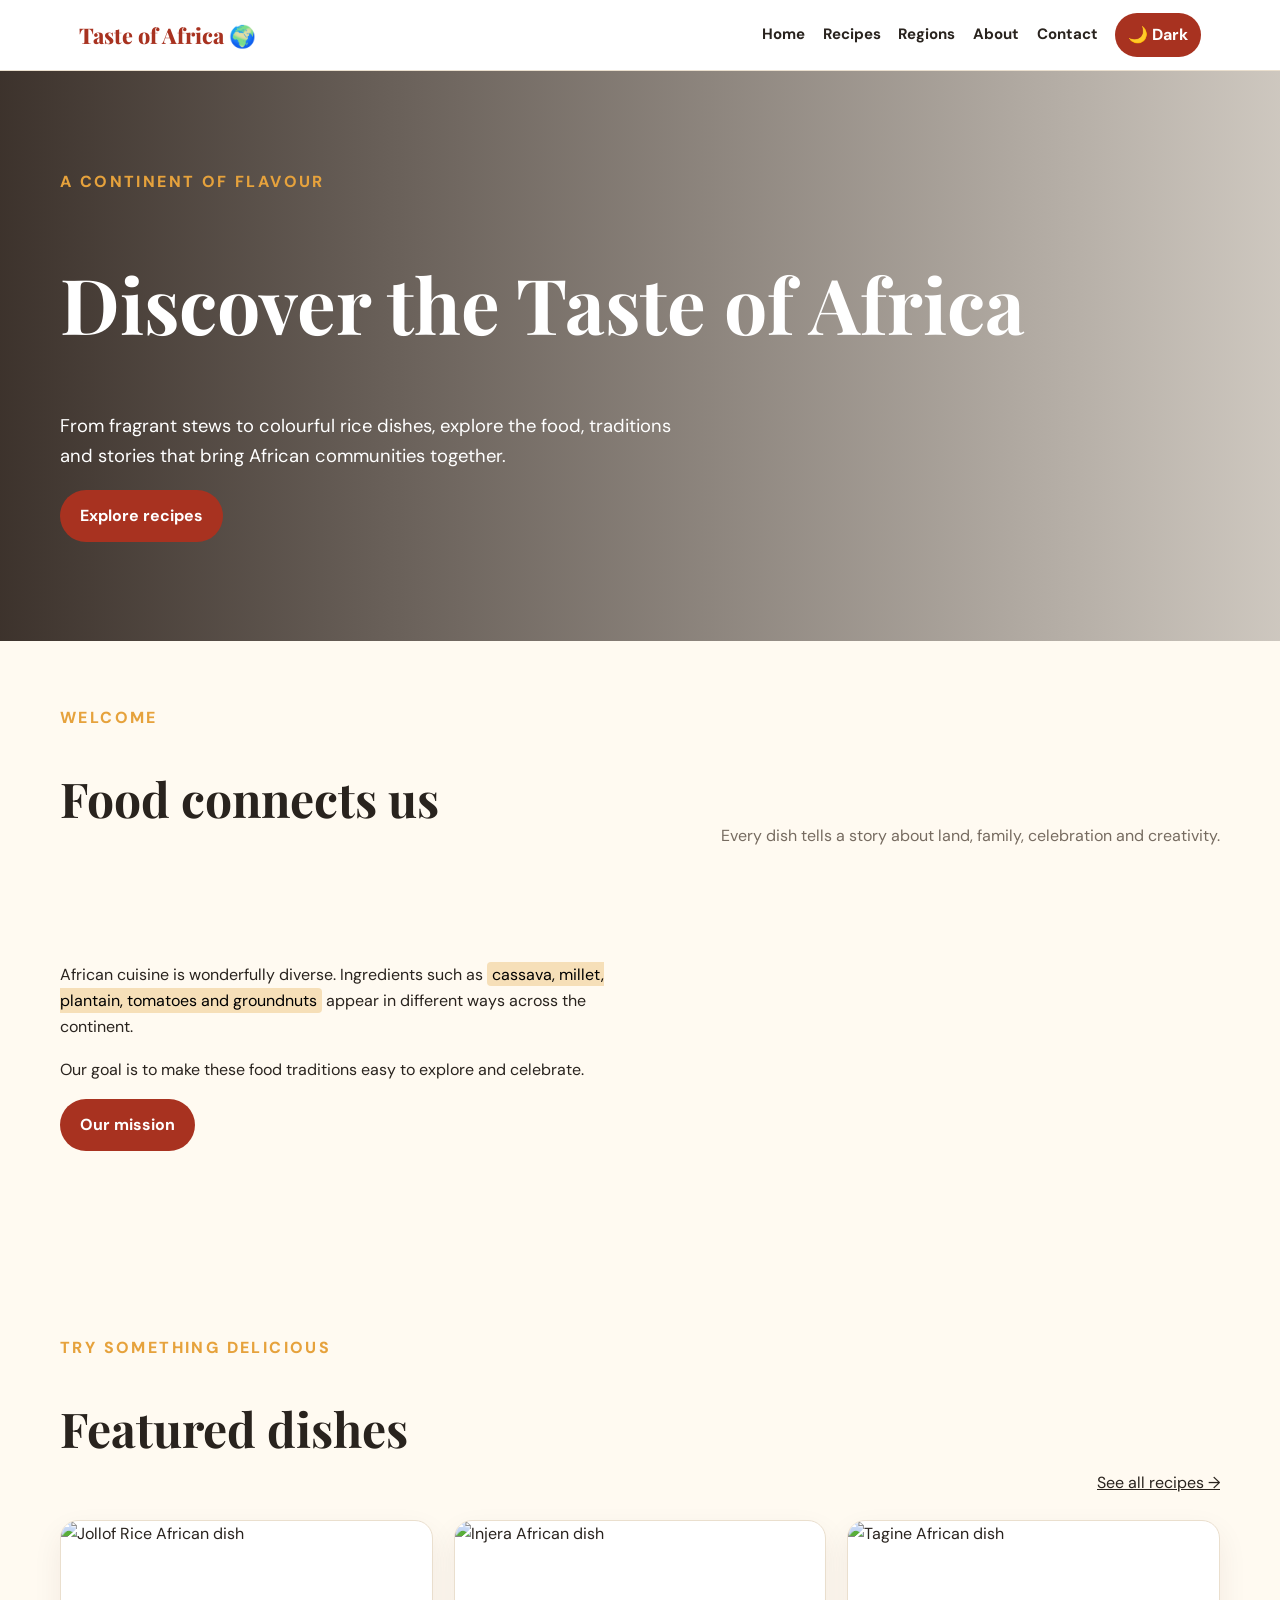
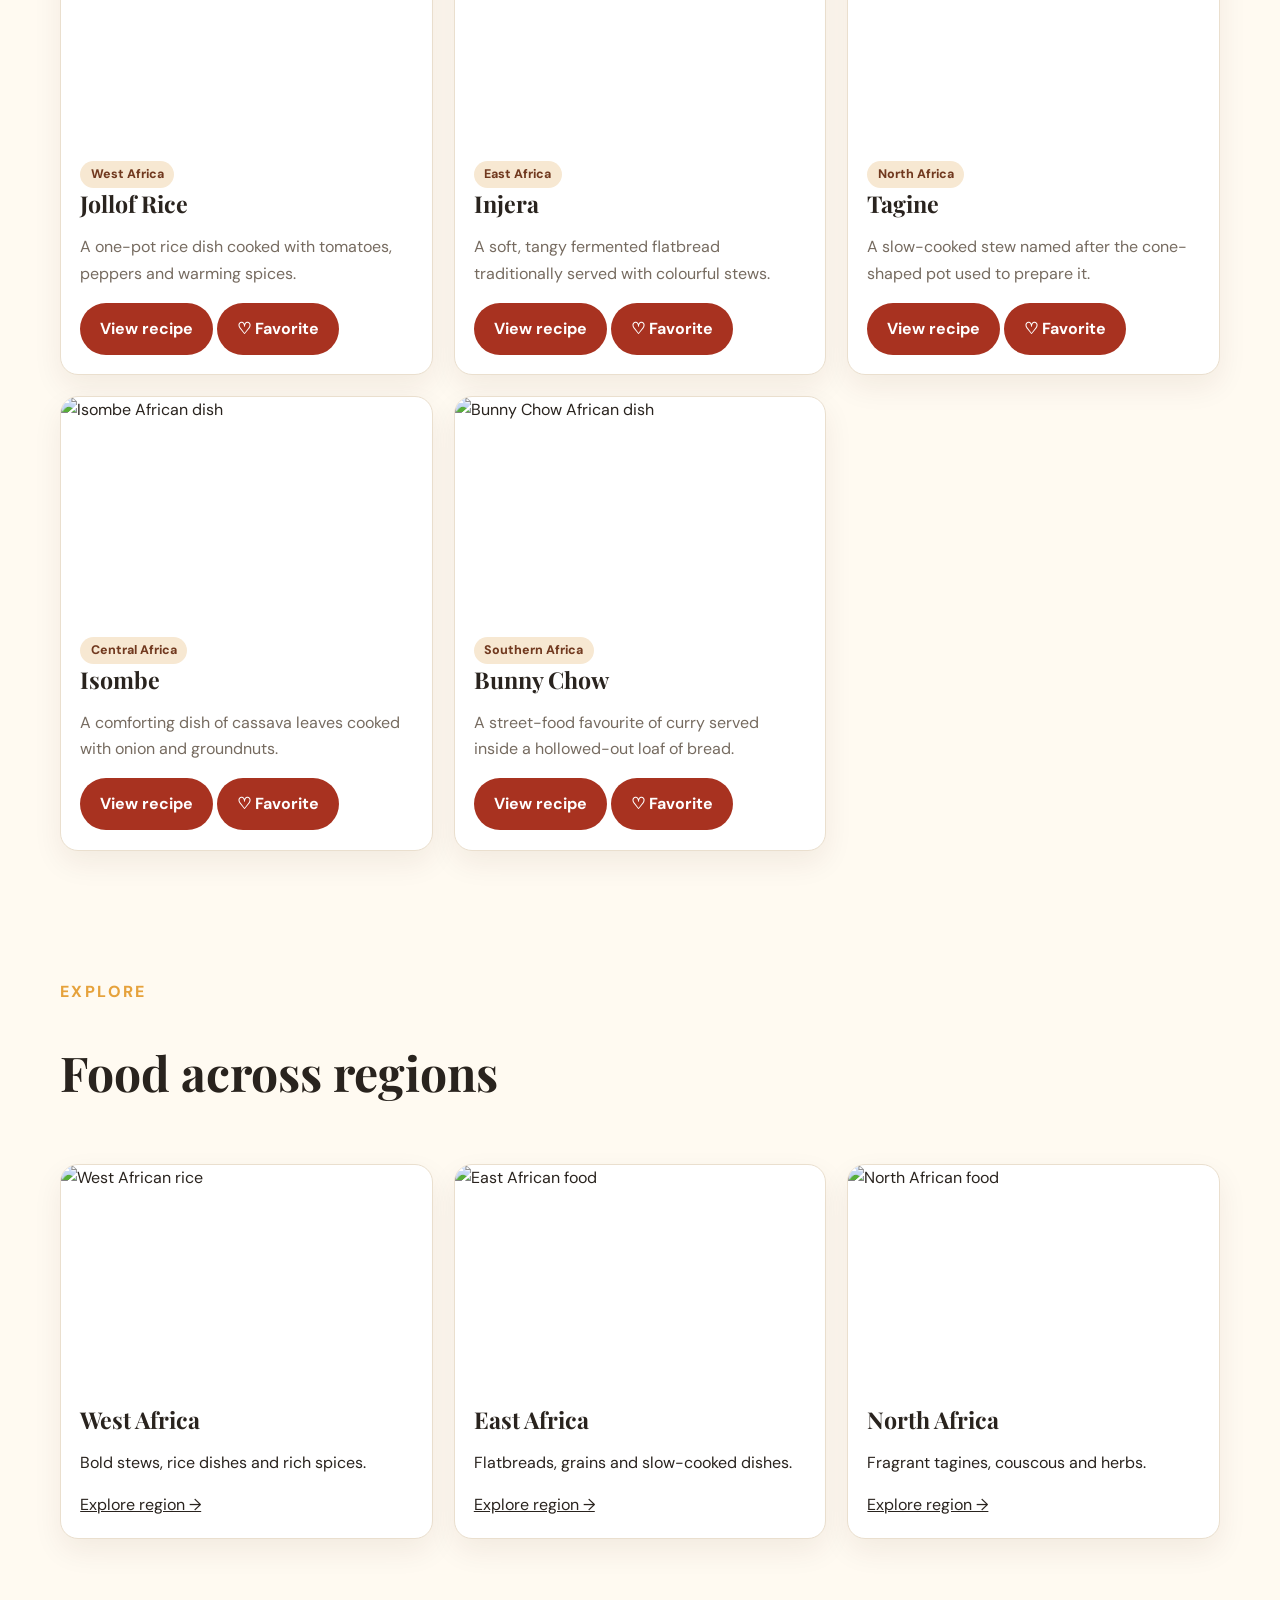
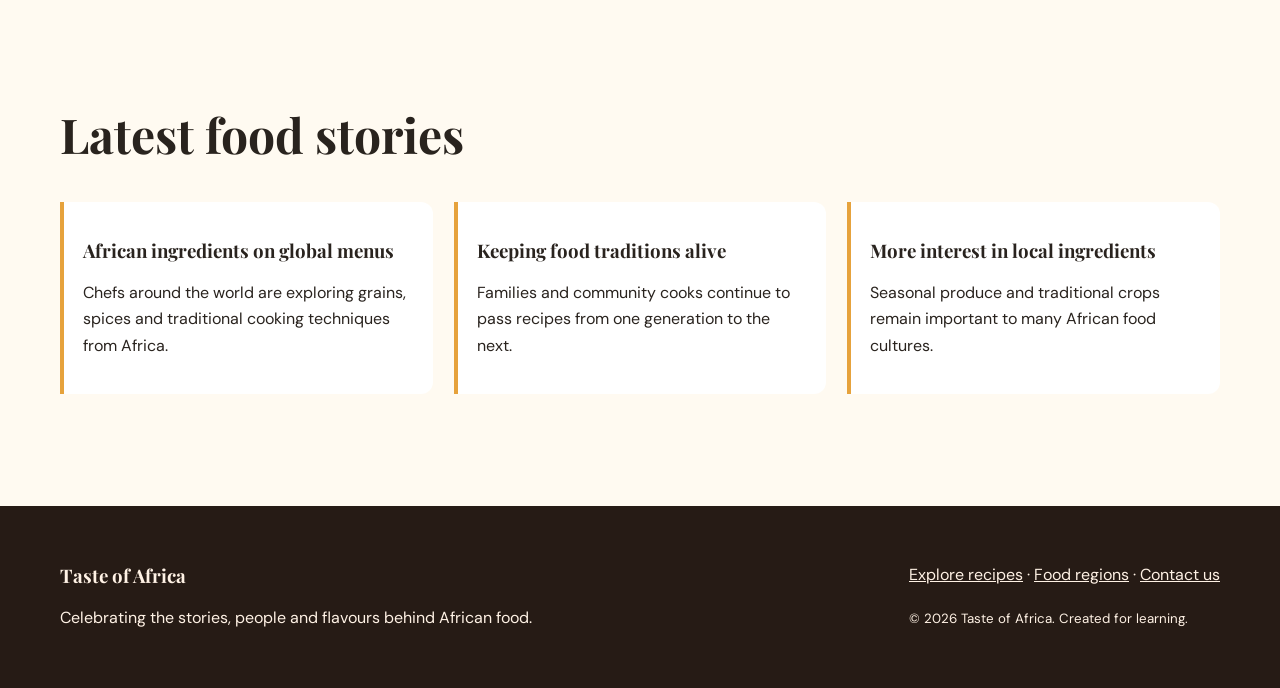
==== index.html @ 6b4337d1 "done the coding part" ====
<!DOCTYPE html>
<html lang="en"><head><meta charset="UTF-8"><meta name="viewport" content="width=device-width, initial-scale=1.0"><meta name="description" content="Explore African food, recipes and culinary traditions."><title>Home | Taste of Africa</title><link rel="stylesheet" href="styles.css"><script src="script.js" defer></script></head><body>
<header class="site-header"><div class="nav-wrap">
<a class="brand" href="index.html">Taste of Africa 🌍</a>
<nav aria-label="Main navigation">
<a href="index.html">Home</a><a href="recipes.html">Recipes</a><a href="regions.html">Regions</a><a href="about.html">About</a><a href="contact.html">Contact</a>
<button id="themeToggle" class="theme-toggle" type="button">🌙 Dark</button>
</nav></div></header><main>
<section class="hero"><div class="hero-content"><span class="eyebrow">A continent of flavour</span><h1>Discover the Taste of Africa</h1><p>From fragrant stews to colourful rice dishes, explore the food, traditions and stories that bring African communities together.</p><a class="button" href="recipes.html">Explore recipes</a></div></section>
<section class="section container"><div class="section-heading"><div><span class="eyebrow">Welcome</span><h2>Food connects us</h2></div><p>Every dish tells a story about land, family, celebration and creativity.</p></div><div class="split"><div><p>African cuisine is wonderfully diverse. Ingredients such as <mark class="highlight">cassava, millet, plantain, tomatoes and groundnuts</mark> appear in different ways across the continent.</p><p>Our goal is to make these food traditions easy to explore and celebrate.</p><a class="button" href="about.html">Our mission</a></div><iframe class="video" src="https://www.youtube.com/embed/2Xz7e8s7f9M" title="Introduction to African food culture" allowfullscreen loading="lazy"></iframe></div></section>
<section class="section container"><div class="section-heading"><div><span class="eyebrow">Try something delicious</span><h2>Featured dishes</h2></div><a href="recipes.html">See all recipes →</a></div><div class="grid"><article class="card" data-region="west-africa"><img src="https://images.unsplash.com/photo-1604329760661-e71dc83f8f26?auto=format&fit=crop&w=900&q=80" alt="Jollof Rice African dish"><div class="card-body"><span class="tag">West Africa</span><h3>Jollof Rice</h3><p class="muted">A one-pot rice dish cooked with tomatoes, peppers and warming spices.</p><a class="button" href="jollof-rice.html">View recipe</a> <button type="button" data-favorite="jollof-rice">♡ Favorite</button></div></article><article class="card" data-region="east-africa"><img src="https://images.unsplash.com/photo-1547592180-85f173990554?auto=format&fit=crop&w=900&q=80" alt="Injera African dish"><div class="card-body"><span class="tag">East Africa</span><h3>Injera</h3><p class="muted">A soft, tangy fermented flatbread traditionally served with colourful stews.</p><a class="button" href="injera.html">View recipe</a> <button type="button" data-favorite="injera">♡ Favorite</button></div></article><article class="card" data-region="north-africa"><img src="https://images.unsplash.com/photo-1547592180-85f173990554?auto=format&fit=crop&w=900&q=80" alt="Tagine African dish"><div class="card-body"><span class="tag">North Africa</span><h3>Tagine</h3><p class="muted">A slow-cooked stew named after the cone-shaped pot used to prepare it.</p><a class="button" href="tagine.html">View recipe</a> <button type="button" data-favorite="tagine">♡ Favorite</button></div></article><article class="card" data-region="central-africa"><img src="https://images.unsplash.com/photo-1547592180-85f173990554?auto=format&fit=crop&w=900&q=80" alt="Isombe African dish"><div class="card-body"><span class="tag">Central Africa</span><h3>Isombe</h3><p class="muted">A comforting dish of cassava leaves cooked with onion and groundnuts.</p><a class="button" href="isombe.html">View recipe</a> <button type="button" data-favorite="isombe">♡ Favorite</button></div></article><article class="card" data-region="southern-africa"><img src="https://images.unsplash.com/photo-1565299624946-b28f40a0ae38?auto=format&fit=crop&w=900&q=80" alt="Bunny Chow African dish"><div class="card-body"><span class="tag">Southern Africa</span><h3>Bunny Chow</h3><p class="muted">A street-food favourite of curry served inside a hollowed-out loaf of bread.</p><a class="button" href="bunny-chow.html">View recipe</a> <button type="button" data-favorite="bunny-chow">♡ Favorite</button></div></article></div></section>
<section class="section container"><div class="section-heading"><div><span class="eyebrow">Explore</span><h2>Food across regions</h2></div></div><div class="grid">
<article class="card"><img src="https://images.unsplash.com/photo-1604329760661-e71dc83f8f26?auto=format&fit=crop&w=800&q=80" alt="West African rice"><div class="card-body"><h3>West Africa</h3><p>Bold stews, rice dishes and rich spices.</p><a href="west-africa.html">Explore region →</a></div></article>
<article class="card"><img src="https://images.unsplash.com/photo-1547592180-85f173990554?auto=format&fit=crop&w=800&q=80" alt="East African food"><div class="card-body"><h3>East Africa</h3><p>Flatbreads, grains and slow-cooked dishes.</p><a href="east-africa.html">Explore region →</a></div></article>
<article class="card"><img src="https://images.unsplash.com/photo-1547592180-85f173990554?auto=format&fit=crop&w=800&q=80" alt="North African food"><div class="card-body"><h3>North Africa</h3><p>Fragrant tagines, couscous and herbs.</p><a href="north-africa.html">Explore region →</a></div></article></div></section>
<section class="section container"><h2>Latest food stories</h2><div class="grid"><article class="news"><h3>African ingredients on global menus</h3><p>Chefs around the world are exploring grains, spices and traditional cooking techniques from Africa.</p></article><article class="news"><h3>Keeping food traditions alive</h3><p>Families and community cooks continue to pass recipes from one generation to the next.</p></article><article class="news"><h3>More interest in local ingredients</h3><p>Seasonal produce and traditional crops remain important to many African food cultures.</p></article></div></section>
</main><footer><div class="container footer-inner"><div><h3>Taste of Africa</h3><p>Celebrating the stories, people and flavours behind African food.</p></div><div><p><a href="recipes.html">Explore recipes</a> · <a href="regions.html">Food regions</a> · <a href="contact.html">Contact us</a></p><small>© 2026 Taste of Africa. Created for learning.</small></div></div></footer></body></html>
---- styles.css ----
@import url('https://fonts.googleapis.com/css2?family=DM+Sans:wght@400;500;600;700&family=Playfair+Display:wght@600;700;800&display=swap');
:root{--bg:#fffaf1;--surface:#fff;--text:#29231e;--muted:#766b60;--primary:#a83220;--accent:#e6a23c;--line:#eadfce;--shadow:0 12px 30px #43230d12}
*{box-sizing:border-box}html{scroll-behavior:smooth}body{margin:0;background:var(--bg);color:var(--text);font:16px/1.65 'DM Sans',sans-serif}body.dark{--bg:#191714;--surface:#27221d;--text:#fff6e9;--muted:#c4b6a5;--line:#493d31;--shadow:0 12px 30px #0005}
h1,h2,h3{font-family:'Playfair Display',serif;line-height:1.15}h1{font-size:clamp(2.5rem,6vw,5rem)}h2{font-size:clamp(2rem,4vw,3rem)}a{color:inherit}img{max-width:100%;display:block}button,.button{border:0;border-radius:999px;background:var(--primary);color:white;padding:.8rem 1.25rem;font:inherit;font-weight:700;cursor:pointer;text-decoration:none;display:inline-block}button:hover,.button:hover{filter:brightness(1.12);transform:translateY(-1px)}.outline{background:transparent;color:var(--primary);border:1px solid var(--primary)}.site-header{background:var(--surface);border-bottom:1px solid var(--line);position:sticky;top:0;z-index:10}.nav-wrap{max-width:1160px;margin:auto;padding:.8rem 1.2rem;display:flex;align-items:center;justify-content:space-between;gap:1rem}.brand{text-decoration:none;font:800 1.35rem 'Playfair Display',serif;color:var(--primary)}nav{display:flex;gap:1.1rem;align-items:center;flex-wrap:wrap}nav a{text-decoration:none;font-weight:700;font-size:.94rem}nav a:hover,nav a.active{color:var(--primary);text-decoration:underline;text-underline-offset:5px}.theme-toggle{padding:.55rem .8rem}.container{width:min(1160px,92%);margin:auto}.hero{min-height:570px;display:flex;align-items:center;color:white;background:linear-gradient(90deg,#1e130ddc,#1e130d38),url('https://images.unsplash.com/photo-1547592180-85f173990554?auto=format&fit=crop&w=1800&q=85') center/cover}.hero-content{max-width:1160px;width:92%;margin:auto;padding:5rem 0}.hero p{font-size:1.15rem;max-width:620px}.eyebrow{color:var(--accent);font-weight:800;letter-spacing:.15em;text-transform:uppercase}.section{padding:4rem 0}.section-heading{display:flex;justify-content:space-between;align-items:end;gap:1rem;margin-bottom:1.5rem}.section-heading p{color:var(--muted);max-width:520px}.grid{display:grid;grid-template-columns:repeat(3,1fr);gap:1.3rem}.card{background:var(--surface);border:1px solid var(--line);border-radius:18px;overflow:hidden;box-shadow:var(--shadow)}.card img{width:100%;height:220px;object-fit:cover}.card-body{padding:1.2rem}.card h3{margin:.2rem 0 .5rem;font-size:1.45rem}.muted{color:var(--muted)}.tag{display:inline-block;background:#f7e8d2;color:#71391f;padding:.2rem .65rem;border-radius:999px;font-size:.78rem;font-weight:800}.filters{display:flex;gap:.6rem;flex-wrap:wrap;margin:1.2rem 0 2rem}.filters button{background:var(--surface);color:var(--text);border:1px solid var(--line)}.filters button.active{background:var(--primary);color:white}.hidden{display:none!important}.video{width:100%;aspect-ratio:16/9;border:0;border-radius:16px}.split{display:grid;grid-template-columns:1fr 1fr;gap:2rem;align-items:center}.split img{width:100%;height:360px;object-fit:cover;border-radius:18px}.highlight{background:#f6dfb8;padding:.1rem .3rem;border-radius:4px}.news{padding:1.2rem;border-left:4px solid var(--accent);background:var(--surface);border-radius:0 12px 12px 0}.recipe-detail{display:grid;grid-template-columns:1fr 1fr;gap:2rem;align-items:start}.recipe-detail>img{width:100%;height:430px;object-fit:cover;border-radius:18px}.panel{background:var(--surface);border:1px solid var(--line);padding:1.3rem;border-radius:16px;margin:1rem 0}.ingredients li{padding:.3rem 0}.scale-controls{display:flex;align-items:center;gap:.8rem}.scale-controls button{padding:.35rem .8rem}.form-grid{display:grid;gap:1rem;max-width:680px}.form-grid label{font-weight:700}.form-grid input,.form-grid select,.form-grid textarea{width:100%;padding:.85rem;border:1px solid var(--line);border-radius:10px;background:var(--surface);color:var(--text);font:inherit}.form-grid input:focus,.form-grid select:focus,.form-grid textarea:focus{outline:2px solid var(--accent);border-color:var(--primary)}footer{background:#261b15;color:#fff2e5;padding:2.5rem 0;margin-top:3rem}footer a{color:#fff2e5}.footer-inner{display:flex;justify-content:space-between;gap:2rem;flex-wrap:wrap}.map{width:100%;height:300px;border:0;border-radius:16px}.notice{padding:1rem;background:#e8f5e9;color:#205b2b;border-radius:12px}.site-footer small{color:#d7c5b3}
@media(max-width:800px){.grid{grid-template-columns:repeat(2,1fr)}.split,.recipe-detail{grid-template-columns:1fr}.hero{min-height:480px}.nav-wrap{align-items:flex-start;flex-direction:column}.recipe-detail>img{height:300px}}
@media(max-width:540px){.grid{grid-template-columns:1fr}.section{padding:2.8rem 0}nav{gap:.65rem}nav a{font-size:.85rem}.hero-content{padding:3rem 0}}
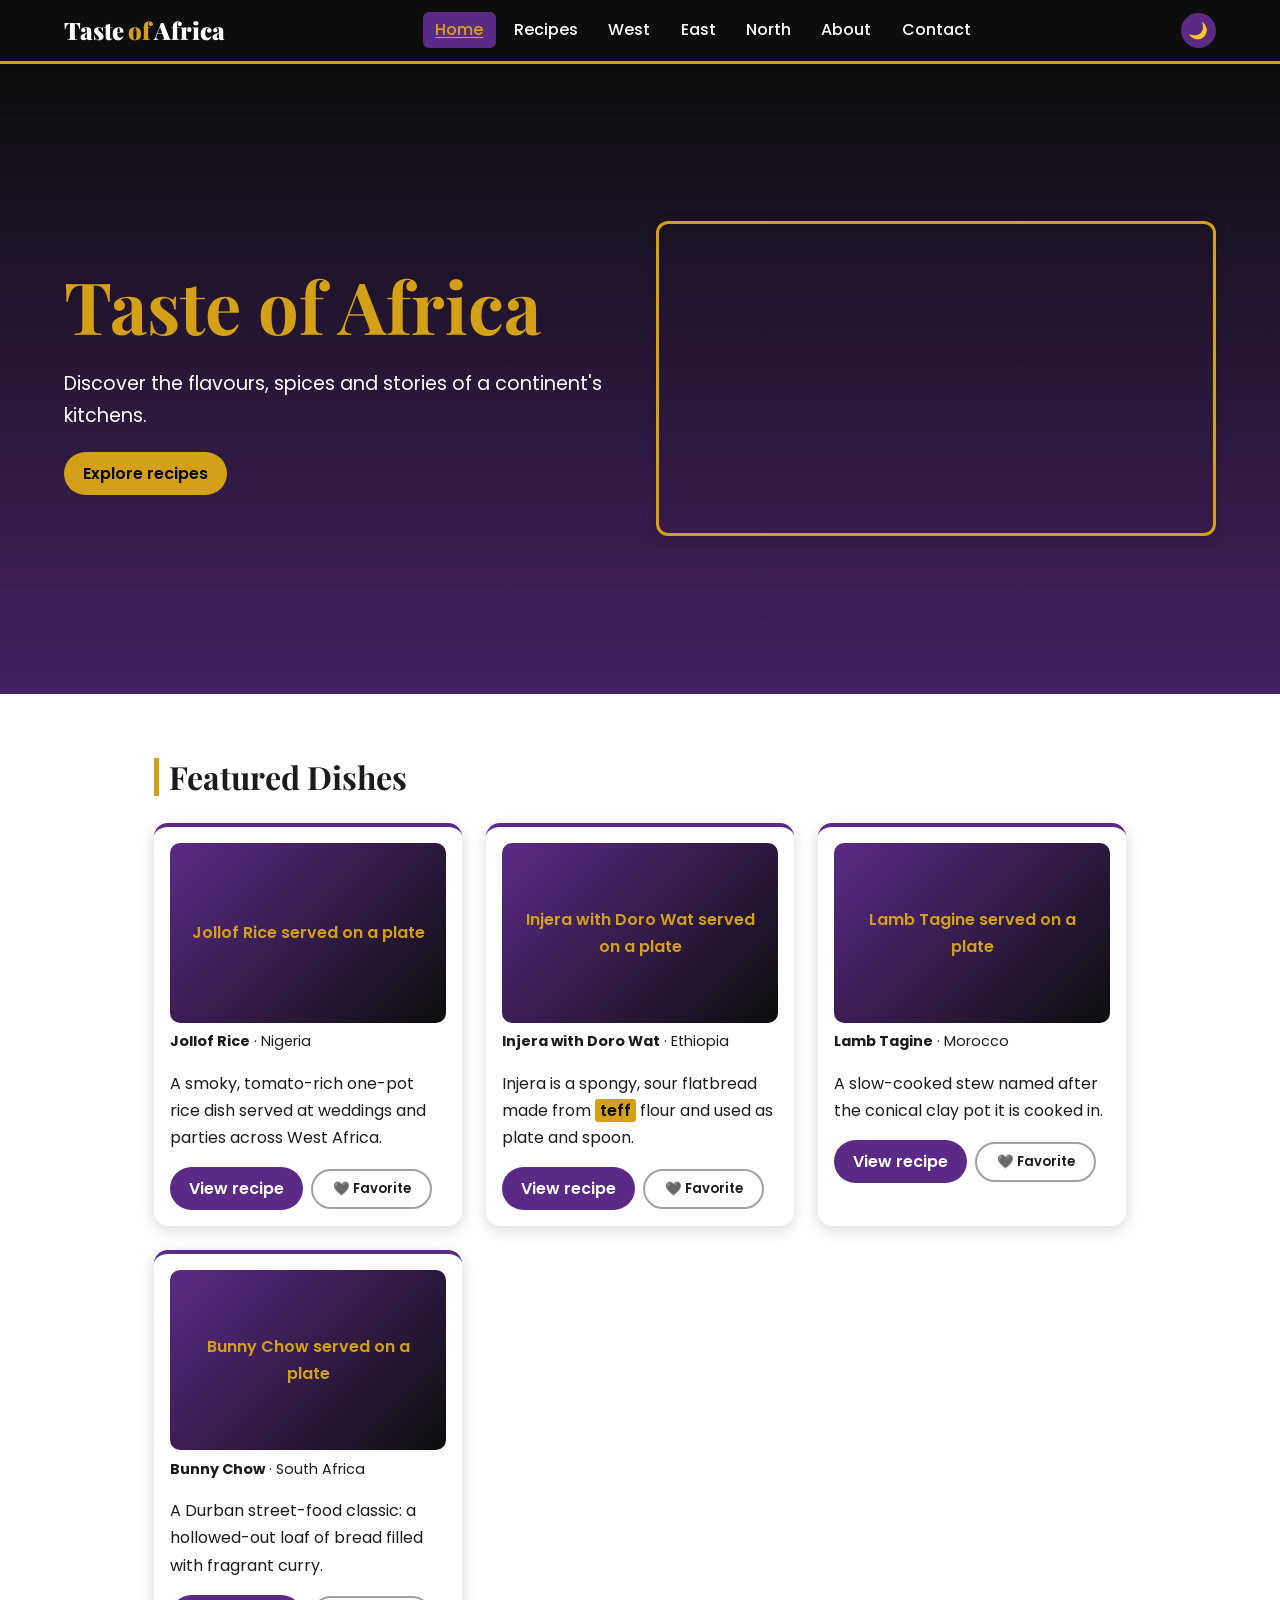
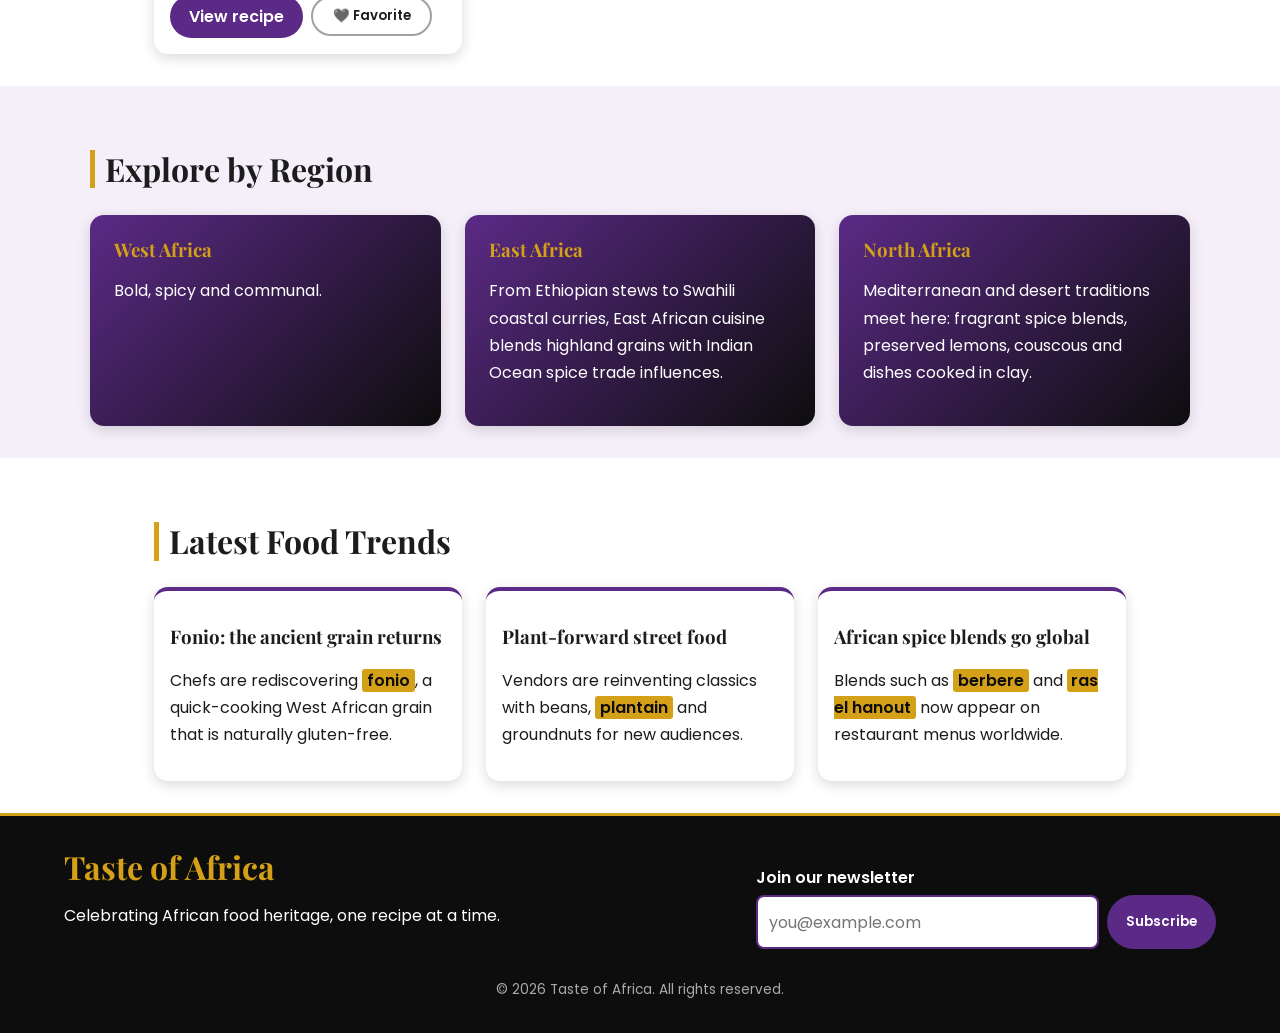
==== commit 51dc7cbf: "pushed what i have been working on" ====
--- a/index.html
+++ b/index.html
@@ -1,17 +1,61 @@
 <!DOCTYPE html>
-<html lang="en"><head><meta charset="UTF-8"><meta name="viewport" content="width=device-width, initial-scale=1.0"><meta name="description" content="Explore African food, recipes and culinary traditions."><title>Home | Taste of Africa</title><link rel="stylesheet" href="styles.css"><script src="script.js" defer></script></head><body>
-<header class="site-header"><div class="nav-wrap">
-<a class="brand" href="index.html">Taste of Africa 🌍</a>
-<nav aria-label="Main navigation">
-<a href="index.html">Home</a><a href="recipes.html">Recipes</a><a href="regions.html">Regions</a><a href="about.html">About</a><a href="contact.html">Contact</a>
-<button id="themeToggle" class="theme-toggle" type="button">🌙 Dark</button>
-</nav></div></header><main>
-<section class="hero"><div class="hero-content"><span class="eyebrow">A continent of flavour</span><h1>Discover the Taste of Africa</h1><p>From fragrant stews to colourful rice dishes, explore the food, traditions and stories that bring African communities together.</p><a class="button" href="recipes.html">Explore recipes</a></div></section>
-<section class="section container"><div class="section-heading"><div><span class="eyebrow">Welcome</span><h2>Food connects us</h2></div><p>Every dish tells a story about land, family, celebration and creativity.</p></div><div class="split"><div><p>African cuisine is wonderfully diverse. Ingredients such as <mark class="highlight">cassava, millet, plantain, tomatoes and groundnuts</mark> appear in different ways across the continent.</p><p>Our goal is to make these food traditions easy to explore and celebrate.</p><a class="button" href="about.html">Our mission</a></div><iframe class="video" src="https://www.youtube.com/embed/2Xz7e8s7f9M" title="Introduction to African food culture" allowfullscreen loading="lazy"></iframe></div></section>
-<section class="section container"><div class="section-heading"><div><span class="eyebrow">Try something delicious</span><h2>Featured dishes</h2></div><a href="recipes.html">See all recipes →</a></div><div class="grid"><article class="card" data-region="west-africa"><img src="https://images.unsplash.com/photo-1604329760661-e71dc83f8f26?auto=format&fit=crop&w=900&q=80" alt="Jollof Rice African dish"><div class="card-body"><span class="tag">West Africa</span><h3>Jollof Rice</h3><p class="muted">A one-pot rice dish cooked with tomatoes, peppers and warming spices.</p><a class="button" href="jollof-rice.html">View recipe</a> <button type="button" data-favorite="jollof-rice">♡ Favorite</button></div></article><article class="card" data-region="east-africa"><img src="https://images.unsplash.com/photo-1547592180-85f173990554?auto=format&fit=crop&w=900&q=80" alt="Injera African dish"><div class="card-body"><span class="tag">East Africa</span><h3>Injera</h3><p class="muted">A soft, tangy fermented flatbread traditionally served with colourful stews.</p><a class="button" href="injera.html">View recipe</a> <button type="button" data-favorite="injera">♡ Favorite</button></div></article><article class="card" data-region="north-africa"><img src="https://images.unsplash.com/photo-1547592180-85f173990554?auto=format&fit=crop&w=900&q=80" alt="Tagine African dish"><div class="card-body"><span class="tag">North Africa</span><h3>Tagine</h3><p class="muted">A slow-cooked stew named after the cone-shaped pot used to prepare it.</p><a class="button" href="tagine.html">View recipe</a> <button type="button" data-favorite="tagine">♡ Favorite</button></div></article><article class="card" data-region="central-africa"><img src="https://images.unsplash.com/photo-1547592180-85f173990554?auto=format&fit=crop&w=900&q=80" alt="Isombe African dish"><div class="card-body"><span class="tag">Central Africa</span><h3>Isombe</h3><p class="muted">A comforting dish of cassava leaves cooked with onion and groundnuts.</p><a class="button" href="isombe.html">View recipe</a> <button type="button" data-favorite="isombe">♡ Favorite</button></div></article><article class="card" data-region="southern-africa"><img src="https://images.unsplash.com/photo-1565299624946-b28f40a0ae38?auto=format&fit=crop&w=900&q=80" alt="Bunny Chow African dish"><div class="card-body"><span class="tag">Southern Africa</span><h3>Bunny Chow</h3><p class="muted">A street-food favourite of curry served inside a hollowed-out loaf of bread.</p><a class="button" href="bunny-chow.html">View recipe</a> <button type="button" data-favorite="bunny-chow">♡ Favorite</button></div></article></div></section>
-<section class="section container"><div class="section-heading"><div><span class="eyebrow">Explore</span><h2>Food across regions</h2></div></div><div class="grid">
-<article class="card"><img src="https://images.unsplash.com/photo-1604329760661-e71dc83f8f26?auto=format&fit=crop&w=800&q=80" alt="West African rice"><div class="card-body"><h3>West Africa</h3><p>Bold stews, rice dishes and rich spices.</p><a href="west-africa.html">Explore region →</a></div></article>
-<article class="card"><img src="https://images.unsplash.com/photo-1547592180-85f173990554?auto=format&fit=crop&w=800&q=80" alt="East African food"><div class="card-body"><h3>East Africa</h3><p>Flatbreads, grains and slow-cooked dishes.</p><a href="east-africa.html">Explore region →</a></div></article>
-<article class="card"><img src="https://images.unsplash.com/photo-1547592180-85f173990554?auto=format&fit=crop&w=800&q=80" alt="North African food"><div class="card-body"><h3>North Africa</h3><p>Fragrant tagines, couscous and herbs.</p><a href="north-africa.html">Explore region →</a></div></article></div></section>
-<section class="section container"><h2>Latest food stories</h2><div class="grid"><article class="news"><h3>African ingredients on global menus</h3><p>Chefs around the world are exploring grains, spices and traditional cooking techniques from Africa.</p></article><article class="news"><h3>Keeping food traditions alive</h3><p>Families and community cooks continue to pass recipes from one generation to the next.</p></article><article class="news"><h3>More interest in local ingredients</h3><p>Seasonal produce and traditional crops remain important to many African food cultures.</p></article></div></section>
-</main><footer><div class="container footer-inner"><div><h3>Taste of Africa</h3><p>Celebrating the stories, people and flavours behind African food.</p></div><div><p><a href="recipes.html">Explore recipes</a> · <a href="regions.html">Food regions</a> · <a href="contact.html">Contact us</a></p><small>© 2026 Taste of Africa. Created for learning.</small></div></div></footer></body></html>+<html lang="en">
+<head>
+<meta charset="UTF-8">
+<meta name="viewport" content="width=device-width, initial-scale=1">
+<meta name="description" content="Taste of Africa: a celebration of African cuisine.">
+<title>Home | Taste of Africa</title>
+<link rel="preconnect" href="https://fonts.googleapis.com">
+<link href="https://fonts.googleapis.com/css2?family=Playfair+Display:wght@700;900&family=Poppins:wght@400;500;600&display=swap" rel="stylesheet">
+<link rel="stylesheet" href="styles.css">
+</head>
+<body>
+<header class="site-header">
+  <a class="logo" href="index.html">Taste<span>of</span>Africa</a>
+  <nav aria-label="Main navigation"><ul><li><a href="index.html" aria-current="page">Home</a></li><li><a href="recipes.html">Recipes</a></li><li><a href="west-africa.html">West</a></li><li><a href="east-africa.html">East</a></li><li><a href="north-africa.html">North</a></li><li><a href="about.html">About</a></li><li><a href="contact.html">Contact</a></li></ul></nav>
+  <button id="themeToggle" class="icon-btn" aria-label="Toggle dark and light mode">🌙</button>
+</header>
+<main>
+<section class="hero">
+  <div class="hero-text"><h1>Taste of Africa</h1><p>Discover the flavours, spices and stories of a continent's kitchens.</p><a class="btn gold" href="recipes.html">Explore recipes</a></div>
+  <div class="hero-video"><div class="video"><iframe src="https://www.youtube-nocookie.com/embed/VIDEO_ID_INTRO" title="Introduction to African food culture" loading="lazy" allowfullscreen></iframe></div></div>
+</section>
+<section class="wrap"><h2>Featured Dishes</h2><div class="grid"><article class="card" data-id="jollof-rice" data-region="west-africa">
+<figure><img src="images/jollof-rice.jpg" alt="Jollof Rice served on a plate" loading="lazy"><figcaption><strong>Jollof Rice</strong> · Nigeria</figcaption></figure>
+<p>A smoky, tomato-rich one-pot rice dish served at weddings and parties across West Africa.</p>
+<div class="card-actions"><a class="btn" href="jollof-rice.html">View recipe</a><button class="fav" data-id="jollof-rice" aria-pressed="false" aria-label="Favorite Jollof Rice">❤️ Favorite</button></div>
+</article><article class="card" data-id="injera" data-region="east-africa">
+<figure><img src="images/injera.jpg" alt="Injera with Doro Wat served on a plate" loading="lazy"><figcaption><strong>Injera with Doro Wat</strong> · Ethiopia</figcaption></figure>
+<p>Injera is a spongy, sour flatbread made from <mark>teff</mark> flour and used as plate and spoon.</p>
+<div class="card-actions"><a class="btn" href="injera.html">View recipe</a><button class="fav" data-id="injera" aria-pressed="false" aria-label="Favorite Injera with Doro Wat">❤️ Favorite</button></div>
+</article><article class="card" data-id="tagine" data-region="north-africa">
+<figure><img src="images/tagine.jpg" alt="Lamb Tagine served on a plate" loading="lazy"><figcaption><strong>Lamb Tagine</strong> · Morocco</figcaption></figure>
+<p>A slow-cooked stew named after the conical clay pot it is cooked in.</p>
+<div class="card-actions"><a class="btn" href="tagine.html">View recipe</a><button class="fav" data-id="tagine" aria-pressed="false" aria-label="Favorite Lamb Tagine">❤️ Favorite</button></div>
+</article><article class="card" data-id="bunny-chow" data-region="southern-africa">
+<figure><img src="images/bunny-chow.jpg" alt="Bunny Chow served on a plate" loading="lazy"><figcaption><strong>Bunny Chow</strong> · South Africa</figcaption></figure>
+<p>A Durban street-food classic: a hollowed-out loaf of bread filled with fragrant curry.</p>
+<div class="card-actions"><a class="btn" href="bunny-chow.html">View recipe</a><button class="fav" data-id="bunny-chow" aria-pressed="false" aria-label="Favorite Bunny Chow">❤️ Favorite</button></div>
+</article></div></section>
+<section class="wrap alt"><h2>Explore by Region</h2><div class="grid three"><a class="region-tile" href="west-africa.html"><h3>West Africa</h3><p>Bold, spicy and communal.</p></a><a class="region-tile" href="east-africa.html"><h3>East Africa</h3><p>From Ethiopian stews to Swahili coastal curries, East African cuisine blends highland grains with Indian Ocean spice trade influences.</p></a><a class="region-tile" href="north-africa.html"><h3>North Africa</h3><p>Mediterranean and desert traditions meet here: fragrant spice blends, preserved lemons, couscous and dishes cooked in clay.</p></a></div></section>
+<section class="wrap"><h2>Latest Food Trends</h2><div class="grid three">
+<article class="card"><h3>Fonio: the ancient grain returns</h3><p>Chefs are rediscovering <mark>fonio</mark>, a quick-cooking West African grain that is naturally gluten-free.</p></article>
+<article class="card"><h3>Plant-forward street food</h3><p>Vendors are reinventing classics with beans, <mark>plantain</mark> and groundnuts for new audiences.</p></article>
+<article class="card"><h3>African spice blends go global</h3><p>Blends such as <mark>berbere</mark> and <mark>ras el hanout</mark> now appear on restaurant menus worldwide.</p></article>
+</div></section>
+</main>
+<footer class="site-footer">
+  <div>
+    <h2>Taste of Africa</h2>
+    <p>Celebrating African food heritage, one recipe at a time.</p>
+  </div>
+  <form id="newsletterForm" novalidate>
+    <label for="nlEmail">Join our newsletter</label>
+    <div class="row"><input type="email" id="nlEmail" placeholder="you@example.com" required><button class="btn" type="submit">Subscribe</button></div>
+    <p id="nlMsg" role="status"></p>
+  </form>
+  <p class="copy">© 2026 Taste of Africa. All rights reserved.</p>
+</footer>
+<script src="script.js"></script>
+</body>
+</html>
--- a/styles.css
+++ b/styles.css
@@ -1,7 +1,69 @@
-
-@import url('https://fonts.googleapis.com/css2?family=DM+Sans:wght@400;500;600;700&family=Playfair+Display:wght@600;700;800&display=swap');
-:root{--bg:#fffaf1;--surface:#fff;--text:#29231e;--muted:#766b60;--primary:#a83220;--accent:#e6a23c;--line:#eadfce;--shadow:0 12px 30px #43230d12}
-*{box-sizing:border-box}html{scroll-behavior:smooth}body{margin:0;background:var(--bg);color:var(--text);font:16px/1.65 'DM Sans',sans-serif}body.dark{--bg:#191714;--surface:#27221d;--text:#fff6e9;--muted:#c4b6a5;--line:#493d31;--shadow:0 12px 30px #0005}
-h1,h2,h3{font-family:'Playfair Display',serif;line-height:1.15}h1{font-size:clamp(2.5rem,6vw,5rem)}h2{font-size:clamp(2rem,4vw,3rem)}a{color:inherit}img{max-width:100%;display:block}button,.button{border:0;border-radius:999px;background:var(--primary);color:white;padding:.8rem 1.25rem;font:inherit;font-weight:700;cursor:pointer;text-decoration:none;display:inline-block}button:hover,.button:hover{filter:brightness(1.12);transform:translateY(-1px)}.outline{background:transparent;color:var(--primary);border:1px solid var(--primary)}.site-header{background:var(--surface);border-bottom:1px solid var(--line);position:sticky;top:0;z-index:10}.nav-wrap{max-width:1160px;margin:auto;padding:.8rem 1.2rem;display:flex;align-items:center;justify-content:space-between;gap:1rem}.brand{text-decoration:none;font:800 1.35rem 'Playfair Display',serif;color:var(--primary)}nav{display:flex;gap:1.1rem;align-items:center;flex-wrap:wrap}nav a{text-decoration:none;font-weight:700;font-size:.94rem}nav a:hover,nav a.active{color:var(--primary);text-decoration:underline;text-underline-offset:5px}.theme-toggle{padding:.55rem .8rem}.container{width:min(1160px,92%);margin:auto}.hero{min-height:570px;display:flex;align-items:center;color:white;background:linear-gradient(90deg,#1e130ddc,#1e130d38),url('https://images.unsplash.com/photo-1547592180-85f173990554?auto=format&fit=crop&w=1800&q=85') center/cover}.hero-content{max-width:1160px;width:92%;margin:auto;padding:5rem 0}.hero p{font-size:1.15rem;max-width:620px}.eyebrow{color:var(--accent);font-weight:800;letter-spacing:.15em;text-transform:uppercase}.section{padding:4rem 0}.section-heading{display:flex;justify-content:space-between;align-items:end;gap:1rem;margin-bottom:1.5rem}.section-heading p{color:var(--muted);max-width:520px}.grid{display:grid;grid-template-columns:repeat(3,1fr);gap:1.3rem}.card{background:var(--surface);border:1px solid var(--line);border-radius:18px;overflow:hidden;box-shadow:var(--shadow)}.card img{width:100%;height:220px;object-fit:cover}.card-body{padding:1.2rem}.card h3{margin:.2rem 0 .5rem;font-size:1.45rem}.muted{color:var(--muted)}.tag{display:inline-block;background:#f7e8d2;color:#71391f;padding:.2rem .65rem;border-radius:999px;font-size:.78rem;font-weight:800}.filters{display:flex;gap:.6rem;flex-wrap:wrap;margin:1.2rem 0 2rem}.filters button{background:var(--surface);color:var(--text);border:1px solid var(--line)}.filters button.active{background:var(--primary);color:white}.hidden{display:none!important}.video{width:100%;aspect-ratio:16/9;border:0;border-radius:16px}.split{display:grid;grid-template-columns:1fr 1fr;gap:2rem;align-items:center}.split img{width:100%;height:360px;object-fit:cover;border-radius:18px}.highlight{background:#f6dfb8;padding:.1rem .3rem;border-radius:4px}.news{padding:1.2rem;border-left:4px solid var(--accent);background:var(--surface);border-radius:0 12px 12px 0}.recipe-detail{display:grid;grid-template-columns:1fr 1fr;gap:2rem;align-items:start}.recipe-detail>img{width:100%;height:430px;object-fit:cover;border-radius:18px}.panel{background:var(--surface);border:1px solid var(--line);padding:1.3rem;border-radius:16px;margin:1rem 0}.ingredients li{padding:.3rem 0}.scale-controls{display:flex;align-items:center;gap:.8rem}.scale-controls button{padding:.35rem .8rem}.form-grid{display:grid;gap:1rem;max-width:680px}.form-grid label{font-weight:700}.form-grid input,.form-grid select,.form-grid textarea{width:100%;padding:.85rem;border:1px solid var(--line);border-radius:10px;background:var(--surface);color:var(--text);font:inherit}.form-grid input:focus,.form-grid select:focus,.form-grid textarea:focus{outline:2px solid var(--accent);border-color:var(--primary)}footer{background:#261b15;color:#fff2e5;padding:2.5rem 0;margin-top:3rem}footer a{color:#fff2e5}.footer-inner{display:flex;justify-content:space-between;gap:2rem;flex-wrap:wrap}.map{width:100%;height:300px;border:0;border-radius:16px}.notice{padding:1rem;background:#e8f5e9;color:#205b2b;border-radius:12px}.site-footer small{color:#d7c5b3}
-@media(max-width:800px){.grid{grid-template-columns:repeat(2,1fr)}.split,.recipe-detail{grid-template-columns:1fr}.hero{min-height:480px}.nav-wrap{align-items:flex-start;flex-direction:column}.recipe-detail>img{height:300px}}
-@media(max-width:540px){.grid{grid-template-columns:1fr}.section{padding:2.8rem 0}nav{gap:.65rem}nav a{font-size:.85rem}.hero-content{padding:3rem 0}}
+/* Taste of Africa - palette: black, purple, gold, white */
+:root{--black:#0d0d0d;--purple:#5b2a86;--purple-l:#7b3fb3;--gold:#d4a017;--white:#fff;
+--bg:#fff;--text:#1c1c1c;--card:#fff;--alt:#f5effa;--shadow:0 4px 14px rgba(0,0,0,.15)}
+[data-theme="dark"]{--bg:#0d0d0d;--text:#f2f2f2;--card:#1a1226;--alt:#150d1f}
+*{box-sizing:border-box}
+html{font-size:100%}
+body{margin:0;font-family:'Poppins',sans-serif;line-height:1.7;background:var(--bg);color:var(--text);transition:background .3s,color .3s}
+h1,h2,h3,.logo{font-family:'Playfair Display',serif;line-height:1.2}
+h1{font-size:clamp(2rem,5vw,3.2rem);color:var(--purple-l)}
+h2{font-size:clamp(1.5rem,3vw,2rem);border-left:5px solid var(--gold);padding-left:.6rem;margin-top:2rem}
+a{color:var(--purple-l)}
+img{max-width:100%;height:auto;display:block}
+mark{background:var(--gold);color:var(--black);padding:0 .3em;border-radius:3px;font-weight:600}
+.hidden{display:none!important}
+/* header / nav */
+.site-header{background:var(--black);display:flex;flex-wrap:wrap;align-items:center;justify-content:space-between;gap:.5rem 1rem;padding:.8rem 5%;position:sticky;top:0;z-index:10;border-bottom:3px solid var(--gold)}
+.logo{color:var(--white);font-size:1.5rem;font-weight:900;text-decoration:none}.logo span{color:var(--gold);margin:0 .15em}
+nav ul{list-style:none;display:flex;flex-wrap:wrap;gap:.3rem;margin:0;padding:0}
+nav a{color:var(--white);text-decoration:none;padding:.4rem .8rem;border-radius:6px;font-weight:500;transition:.2s}
+nav a:hover,nav a[aria-current]{background:var(--purple);color:var(--gold);text-decoration:underline}
+.icon-btn{background:var(--purple);color:#fff;border:0;border-radius:50%;width:2.2rem;height:2.2rem;cursor:pointer;font-size:1rem}
+.icon-btn:hover{background:var(--gold);color:#000}
+/* layout */
+.wrap{max-width:1100px;margin:0 auto;padding:2rem 5%}.narrow{max-width:650px}
+.alt{max-width:none;background:var(--alt)}.alt>*{max-width:1100px;margin-inline:auto}
+.grid{display:grid;grid-template-columns:repeat(auto-fit,minmax(240px,1fr));gap:1.5rem}
+.grid.three{grid-template-columns:repeat(auto-fit,minmax(260px,1fr))}
+.card{background:var(--card);border-radius:14px;box-shadow:var(--shadow);padding:1rem;transition:transform .25s;border-top:4px solid var(--purple)}
+.card:hover{transform:translateY(-6px)}
+.card figure{margin:0 0 .6rem}.card img,.ph{border-radius:10px;height:180px;width:100%;object-fit:cover}
+figcaption{font-size:.9rem;margin-top:.4rem}
+.ph{background:linear-gradient(135deg,var(--purple),var(--black));color:var(--gold);display:flex;align-items:center;justify-content:center;text-align:center;padding:1rem;font-weight:600}
+.card-actions{display:flex;gap:.5rem;flex-wrap:wrap;align-items:center}
+.region-tile{display:block;background:linear-gradient(135deg,var(--purple),var(--black));color:#fff;padding:1.5rem;border-radius:14px;text-decoration:none;box-shadow:var(--shadow);transition:.25s}
+.region-tile:hover{transform:scale(1.03);outline:3px solid var(--gold)}.region-tile h3{color:var(--gold);margin:0}
+/* hero */
+.hero{background:linear-gradient(rgba(13,13,13,.75),rgba(91,42,134,.7)),url('images/hero.jpg') center/cover,var(--black);color:#fff;display:grid;grid-template-columns:repeat(auto-fit,minmax(300px,1fr));gap:2rem;align-items:center;padding:4rem 5%;min-height:70vh}
+.hero h1{color:var(--gold);font-size:clamp(2.5rem,7vw,4.5rem);margin:0}.hero p{font-size:1.2rem}
+.video{position:relative;aspect-ratio:16/9;border-radius:12px;overflow:hidden;box-shadow:var(--shadow);border:3px solid var(--gold)}
+.video iframe{position:absolute;inset:0;width:100%;height:100%;border:0}
+/* buttons / filters */
+.btn,.filter,.fav{font-family:inherit;border:0;border-radius:30px;padding:.5rem 1.2rem;cursor:pointer;text-decoration:none;font-weight:600;background:var(--purple);color:#fff;display:inline-block;transition:.2s}
+.btn:hover,.filter:hover{background:var(--gold);color:#000}.btn.gold{background:var(--gold);color:#000}.btn.gold:hover{background:#fff}
+.filters{display:flex;flex-wrap:wrap;gap:.5rem;margin:1rem 0 1.5rem}
+.filter{background:transparent;color:var(--purple-l);border:2px solid var(--purple)}.filter.active{background:var(--purple);color:#fff}
+.fav{background:transparent;border:2px solid var(--gold);color:var(--text);filter:grayscale(1)}
+.fav.on{filter:none;background:#e11d48;border-color:#e11d48;color:#fff}
+/* recipe */
+.recipe img{border-radius:14px;max-height:420px;width:100%;object-fit:cover}
+.scaler{display:flex;align-items:center;gap:.7rem;margin-bottom:.5rem}
+.ingredients li{padding:.2rem 0}.ingredients .q{font-weight:700;color:var(--purple-l)}
+details{background:var(--alt);border-radius:10px;padding:1rem}summary{cursor:pointer;font-weight:600;color:var(--purple-l)}
+table{border-collapse:collapse;width:100%;box-shadow:var(--shadow)}th{background:var(--purple);color:#fff}th,td{padding:.7rem;text-align:center;border:1px solid var(--gold)}
+.mission{font-family:'Playfair Display',serif;font-size:1.4rem;background:var(--alt);border-left:6px solid var(--gold);margin:1rem 0;padding:1.2rem 1.5rem;border-radius:8px}
+.lead{font-size:1.15rem}
+/* forms */
+form label{display:block;font-weight:600;margin:1rem 0 .3rem}
+input,select,textarea{width:100%;padding:.7rem;border:2px solid #bbb;border-radius:8px;font:inherit;background:var(--card);color:var(--text)}
+input:focus,select:focus,textarea:focus{outline:none;border-color:var(--gold);box-shadow:0 0 0 4px rgba(212,160,23,.35)}
+.error{color:#e11d48;font-weight:600;min-height:1.5rem}
+.thanks{background:var(--purple);color:#fff;padding:1.5rem;border-radius:12px;font-size:1.2rem;border:3px solid var(--gold)}
+/* footer */
+.site-footer{background:var(--black);color:#fff;display:flex;flex-wrap:wrap;gap:1.5rem;justify-content:space-between;padding:2rem 5%;border-top:3px solid var(--gold)}
+.site-footer h2{color:var(--gold);border:0;padding:0;margin:0}
+.site-footer .row{display:flex;gap:.5rem}.site-footer input{border-color:var(--purple)}.site-footer #nlMsg{color:var(--gold);margin:.3rem 0}
+.copy{width:100%;text-align:center;font-size:.85rem;color:#aaa;margin:0}
+@media(max-width:600px){.site-header{justify-content:center}.hero{padding:2rem 5%}}
+@media(prefers-reduced-motion:reduce){*{transition:none!important}}
+.fade{animation:fade .6s ease both}@keyframes fade{from{opacity:0;transform:translateY(12px)}}
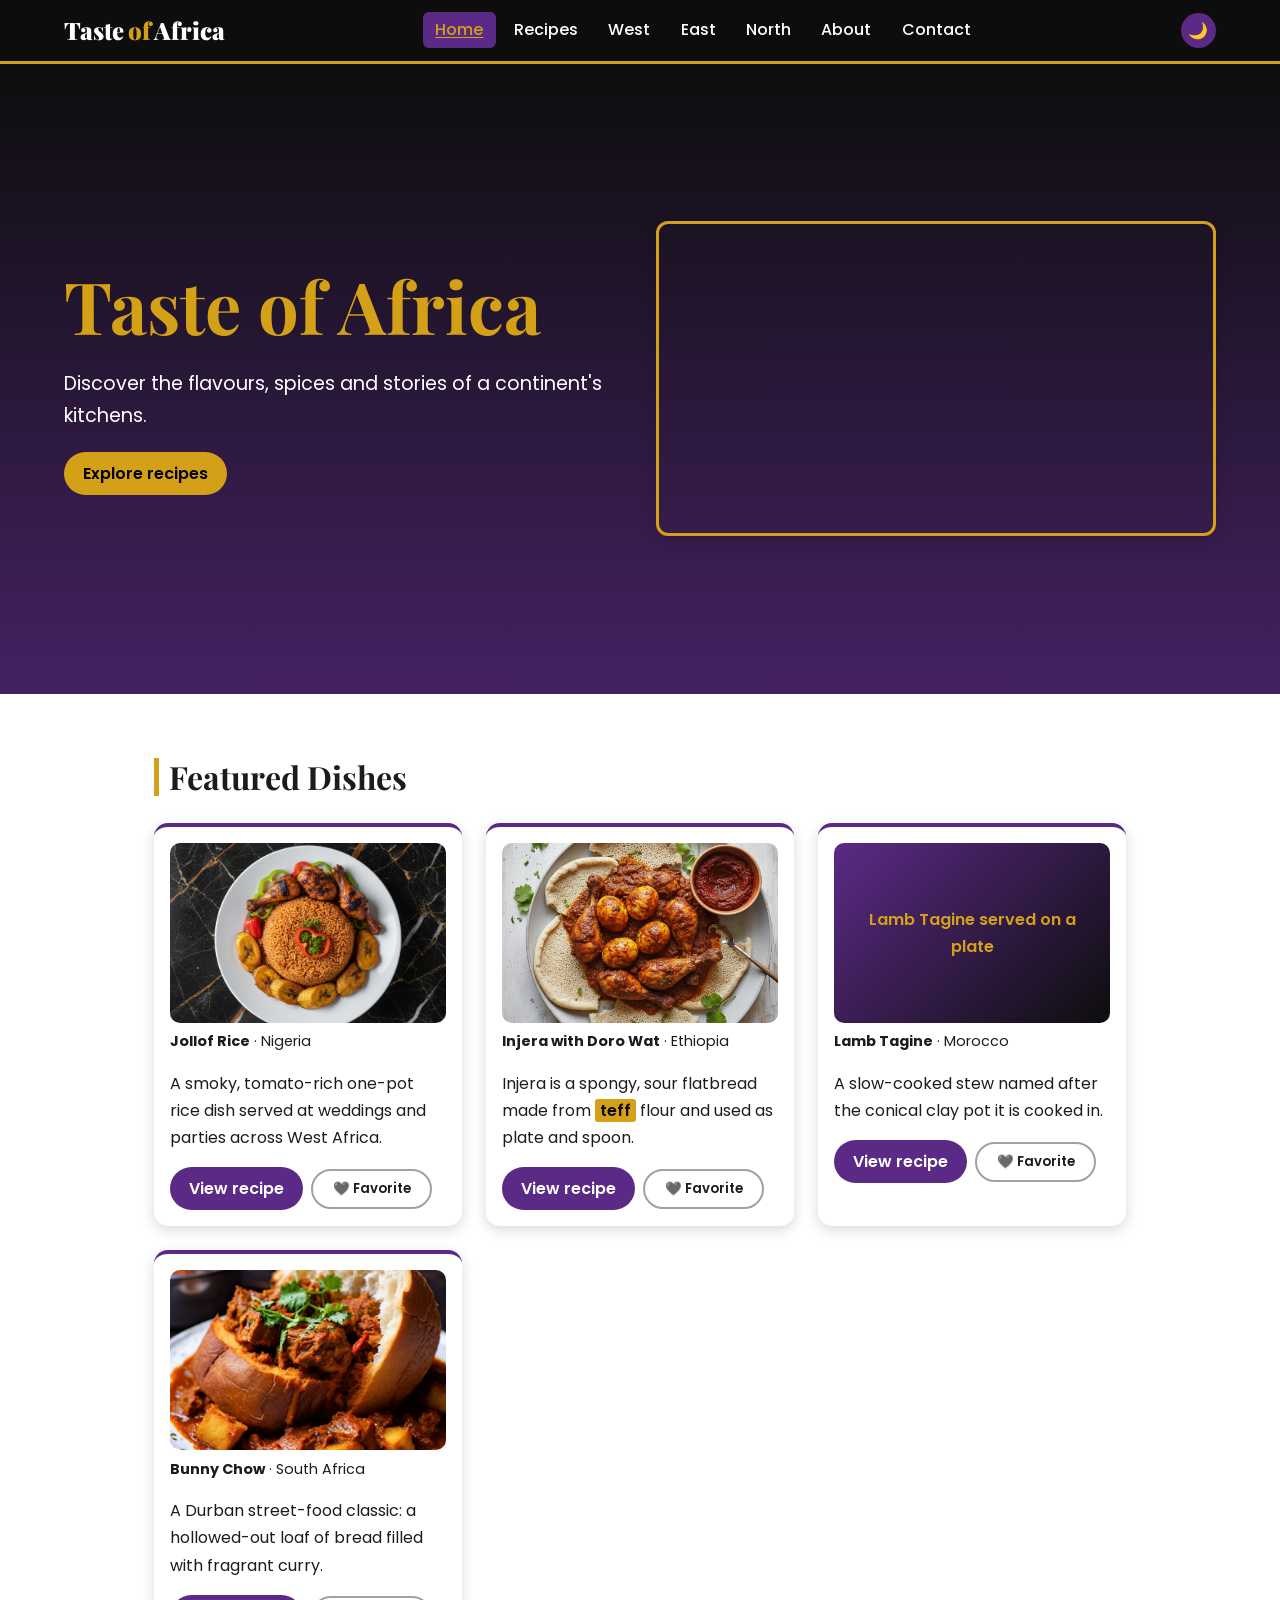
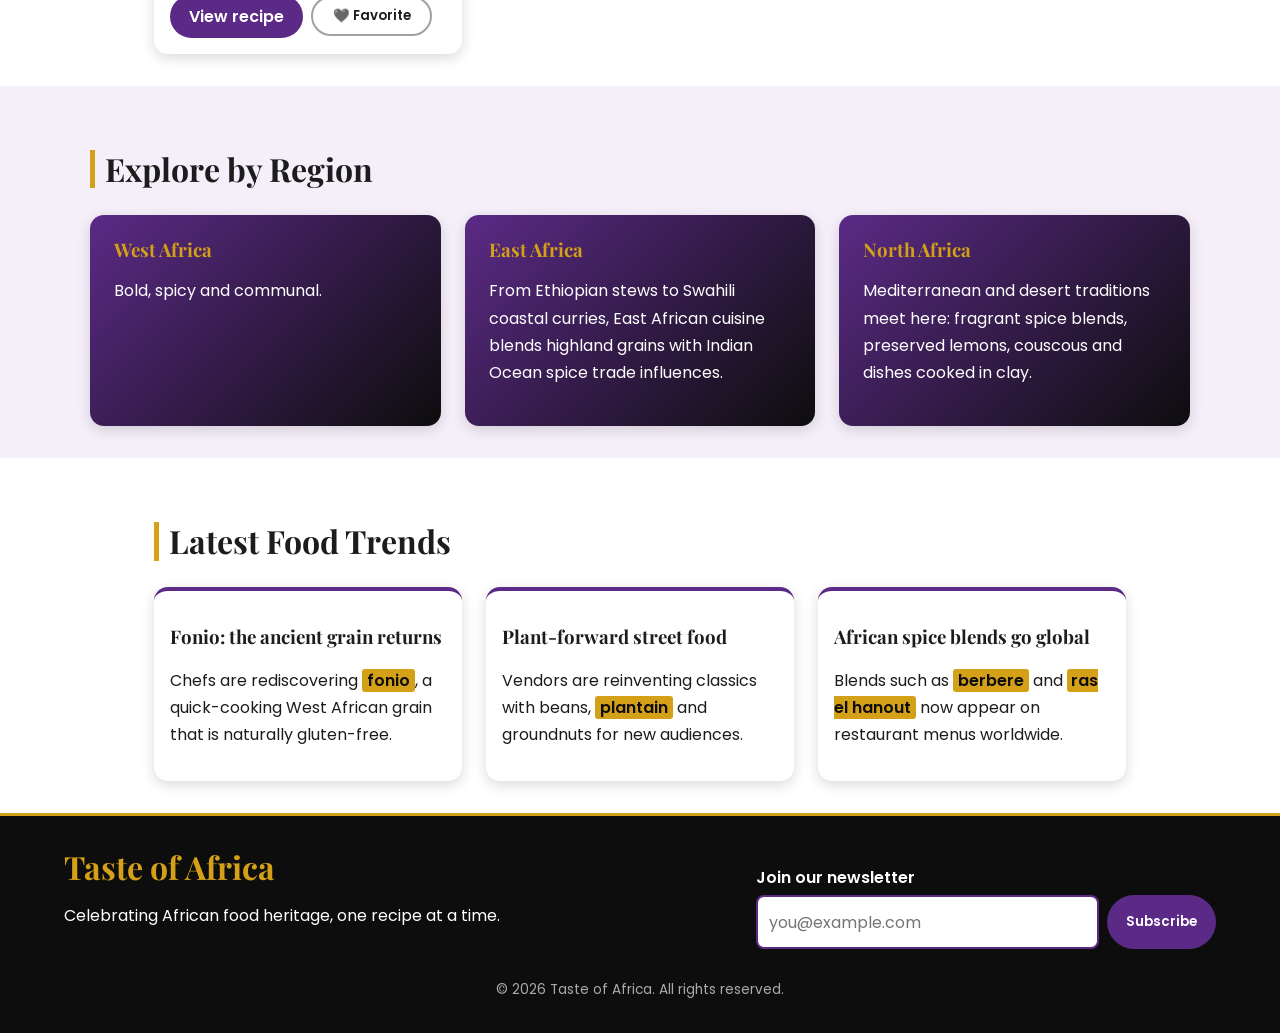
==== commit ac3a791f: "images added" ====
--- a/index.html
+++ b/index.html
@@ -21,19 +21,19 @@
   <div class="hero-video"><div class="video"><iframe src="https://www.youtube-nocookie.com/embed/VIDEO_ID_INTRO" title="Introduction to African food culture" loading="lazy" allowfullscreen></iframe></div></div>
 </section>
 <section class="wrap"><h2>Featured Dishes</h2><div class="grid"><article class="card" data-id="jollof-rice" data-region="west-africa">
-<figure><img src="images/jollof-rice.jpg" alt="Jollof Rice served on a plate" loading="lazy"><figcaption><strong>Jollof Rice</strong> · Nigeria</figcaption></figure>
+<figure><img src="images/jollof-rice.jpg.png" alt="Jollof Rice served on a plate" loading="lazy"><figcaption><strong>Jollof Rice</strong> · Nigeria</figcaption></figure>
 <p>A smoky, tomato-rich one-pot rice dish served at weddings and parties across West Africa.</p>
 <div class="card-actions"><a class="btn" href="jollof-rice.html">View recipe</a><button class="fav" data-id="jollof-rice" aria-pressed="false" aria-label="Favorite Jollof Rice">❤️ Favorite</button></div>
 </article><article class="card" data-id="injera" data-region="east-africa">
-<figure><img src="images/injera.jpg" alt="Injera with Doro Wat served on a plate" loading="lazy"><figcaption><strong>Injera with Doro Wat</strong> · Ethiopia</figcaption></figure>
+<figure><img src="images/injera.jpg.png" alt="Injera with Doro Wat served on a plate" loading="lazy"><figcaption><strong>Injera with Doro Wat</strong> · Ethiopia</figcaption></figure>
 <p>Injera is a spongy, sour flatbread made from <mark>teff</mark> flour and used as plate and spoon.</p>
 <div class="card-actions"><a class="btn" href="injera.html">View recipe</a><button class="fav" data-id="injera" aria-pressed="false" aria-label="Favorite Injera with Doro Wat">❤️ Favorite</button></div>
 </article><article class="card" data-id="tagine" data-region="north-africa">
-<figure><img src="images/tagine.jpg" alt="Lamb Tagine served on a plate" loading="lazy"><figcaption><strong>Lamb Tagine</strong> · Morocco</figcaption></figure>
+<figure><img src="images/tagine.jpg.png" alt="Lamb Tagine served on a plate" loading="lazy"><figcaption><strong>Lamb Tagine</strong> · Morocco</figcaption></figure>
 <p>A slow-cooked stew named after the conical clay pot it is cooked in.</p>
 <div class="card-actions"><a class="btn" href="tagine.html">View recipe</a><button class="fav" data-id="tagine" aria-pressed="false" aria-label="Favorite Lamb Tagine">❤️ Favorite</button></div>
 </article><article class="card" data-id="bunny-chow" data-region="southern-africa">
-<figure><img src="images/bunny-chow.jpg" alt="Bunny Chow served on a plate" loading="lazy"><figcaption><strong>Bunny Chow</strong> · South Africa</figcaption></figure>
+<figure><img src="images/bunny-chow.jpg.png" alt="Bunny Chow served on a plate" loading="lazy"><figcaption><strong>Bunny Chow</strong> · South Africa</figcaption></figure>
 <p>A Durban street-food classic: a hollowed-out loaf of bread filled with fragrant curry.</p>
 <div class="card-actions"><a class="btn" href="bunny-chow.html">View recipe</a><button class="fav" data-id="bunny-chow" aria-pressed="false" aria-label="Favorite Bunny Chow">❤️ Favorite</button></div>
 </article></div></section>
